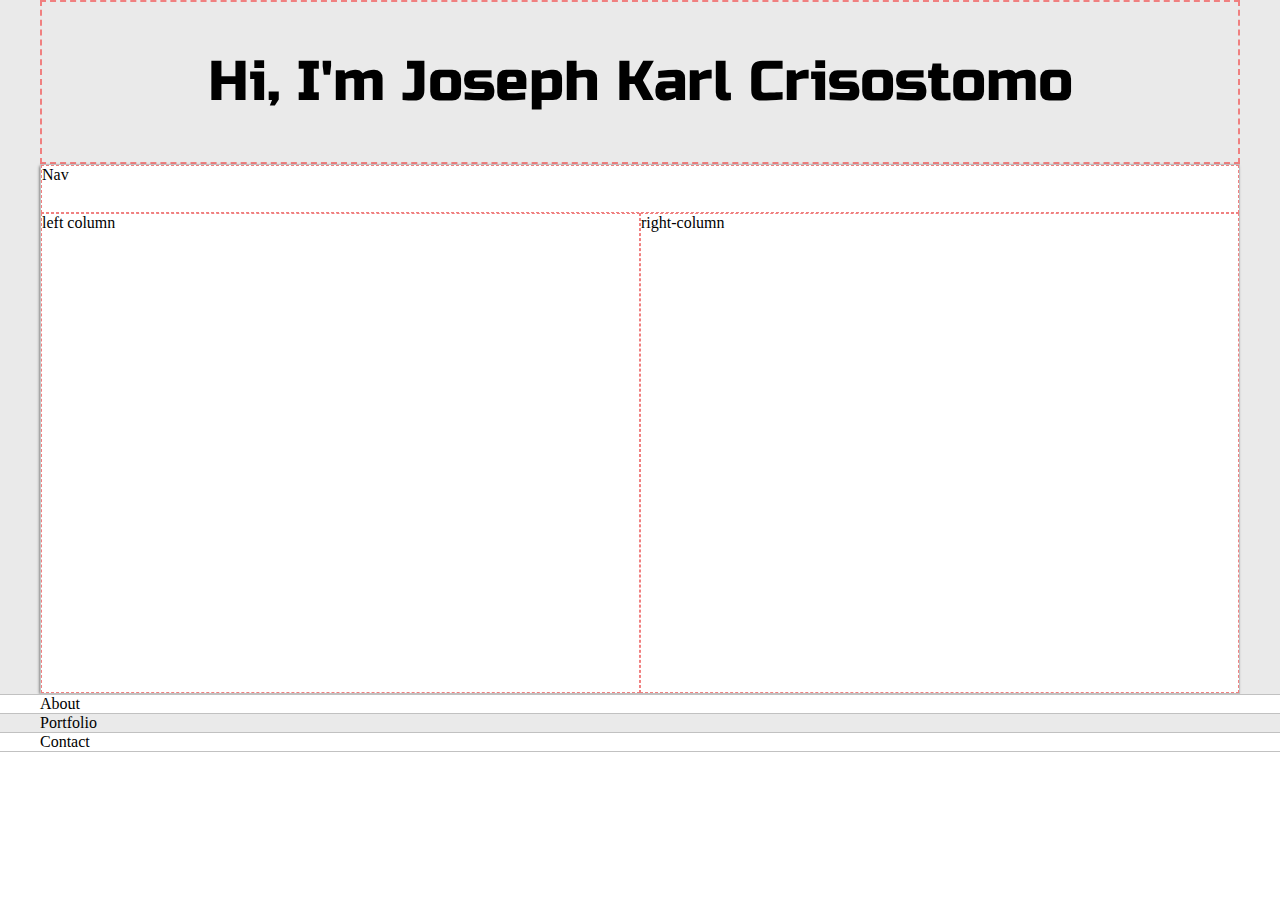
==== index.html @ ca3ee8b6 "Initial Commit" ====
<!DOCTYPE html>
<html lang="en">
<head>
    <meta charset="UTF-8">
    <meta http-equiv="X-UA-Compatible" content="IE=edge">
    <meta name="viewport" content="width=device-width, initial-scale=1.0">
    <title>Document</title>

    <!-- <link rel="preconnect" href="https://fonts.googleapis.com">
    <link rel="preconnect" href="https://fonts.gstatic.com" crossorigin> -->
    <link href="https://fonts.googleapis.com/css2?family=Russo+One&display=swap" rel="stylesheet">
    <link href="https://fonts.googleapis.com/css2?family=Roboto+Mono:wght@500&display=swap" rel="stylesheet">


    <link rel="stylesheet" type="text/css" href="default.css">
</head>
<body>
    <section class="s1">
        <div class="main-container">
            <div class="greeting-wrapper">
                <h1>Hi, I'm Joseph Karl Crisostomo</h1>
            </div>

            <div class="intro-wrapper">
                <div class="nav-wrapper">
                    Nav
                </div>

                <div class="left-column">
                    left column
                </div>

                <div class="right-column">
                    right-column
                </div>
            </div>
        </div>
    </section>

    <section class="s2">
        <div class="main-container">
            About
        </div>
    </section>

    <section class="s1">
        <div class="main-container">
            Portfolio
        </div>
    </section>

    <section class="s2">
        <div class="main-container">
            Contact
        </div>
    </section>
</body>
</html>
---- default.css ----
:root{
    --mainColor:#eaeaea;
    --secondaryColor:#fff;

    --borderColor:#c1c1c1;

    --mainText:black;
    --secondaryText:#4b5156;
}


html, body {
    padding: 0;
    margin: 0;
}

h1, h2, h3, h4, h5, h6, strong {
    color: var(--mainText);
    font-family: 'Russo One', sans-serif;
    font-weight: 500;
}

p, li, span, label, input, textarea {
    color: var(--secondaryText);
    font-family: 'Roboto Mono', monospace;
}

a{
    text-decoration: none;
    color: #17a2b8
}

ul{
    list-style: none;
}

h1 { font-size: 56px;}
h2 { font-size: 36px;}
h3 { font-size: 28px;}
h4 { font-size: 54px;}
h5 { font-size: 20px;}
h6 { font-size: 16px;}

.s1 {
    background-color: var(--mainColor);
    border-bottom: 1px solid var(--borderColor);
    overflow: auto;

}

.s2 {
    background-color: var(--secondaryColor);
    border-bottom: 1px solid var(--borderColor);
    overflow: auto;
}

.main-container {
    width: 1200px;
    margin: 0 auto;
}

.greeting-wrapper {
    display: grid;

    justify-content: center;
    align-content: center;
    border:2px dashed lightcoral;
    min-height: 10em;
}

.intro-wrapper {
    background-color: var(--secondaryColor);
    border: 1px solid var(--borderColor);

    --webkit-box-shadow: -1px 1px 3px -1px rgba(0, 0, 0, 0.75);
    -moz-box-shadow: -1px 1px 3px -1px rgba(0, 0, 0, 0.75);
    box-shadow: -1px 1px 3px -1px rgba(0, 0, 0, 0.75);

    display: grid;
    grid-template-columns: 1fr 1fr;
    grid-template-rows: 3em 30em;
    grid-template-areas: 
        'nav-wrapper nav-wrapper'
        'left-column right-column'
    ;
}

.nav-wrapper {
    grid-area: nav-wrapper;
    border: 1px dashed lightcoral;
}

.left-column {
    grid-area: left-column;
    border: 1px dashed lightcoral;
}

.right-column {
    grid-area: right-column;
    border: 1px dashed lightcoral;
}

@media screen and (max-width: 1200px){
    .main-container {
        width: 95%;
    }
}
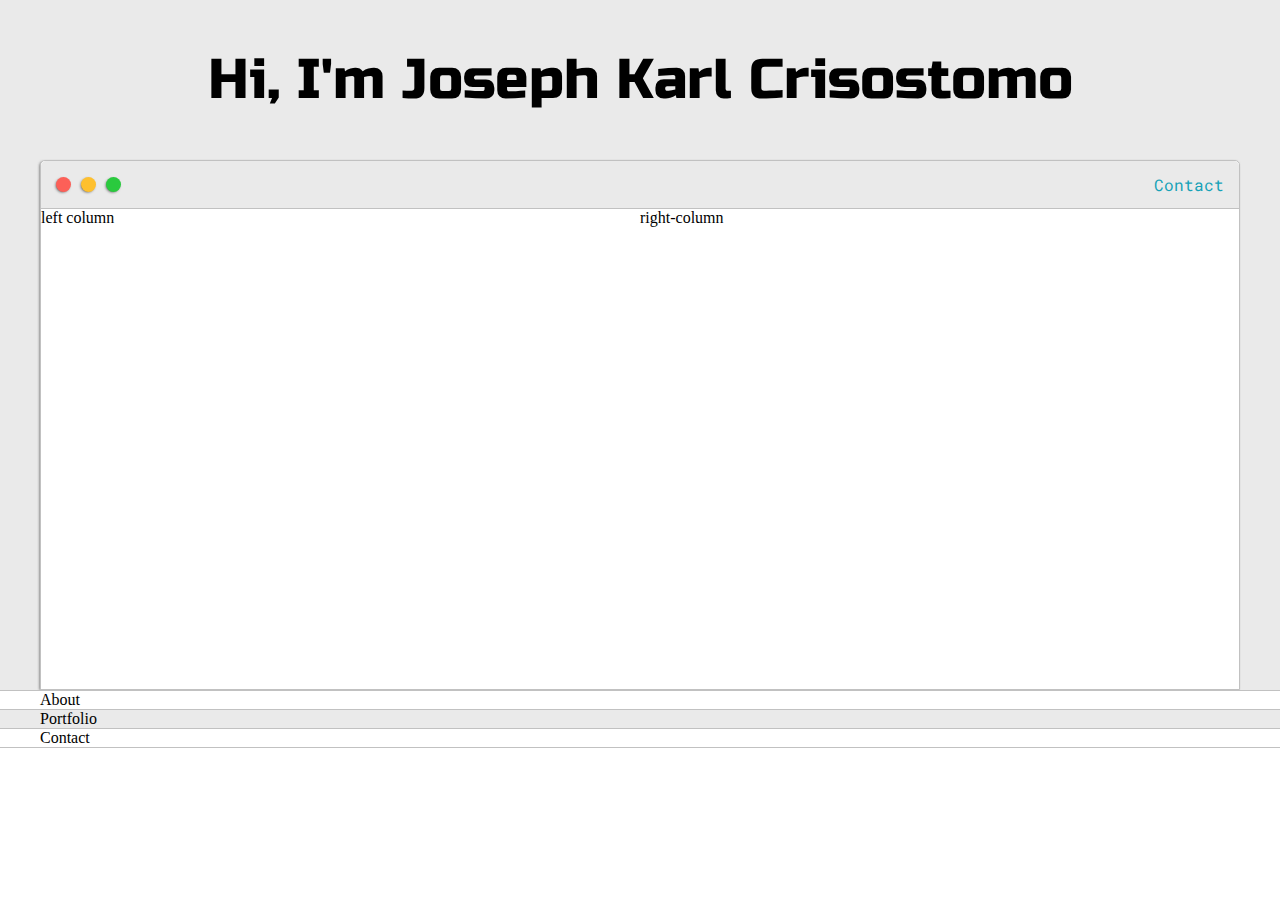
==== commit d04a892e: "Added the navbar" ====
--- a/index.html
+++ b/index.html
@@ -4,7 +4,7 @@
     <meta charset="UTF-8">
     <meta http-equiv="X-UA-Compatible" content="IE=edge">
     <meta name="viewport" content="width=device-width, initial-scale=1.0">
-    <title>Document</title>
+    <title>Portfolio</title>
 
     <!-- <link rel="preconnect" href="https://fonts.googleapis.com">
     <link rel="preconnect" href="https://fonts.gstatic.com" crossorigin> -->
@@ -23,7 +23,15 @@
 
             <div class="intro-wrapper">
                 <div class="nav-wrapper">
-                    Nav
+                    <div class="dots-wrapper">
+                        <div id="dot1" class="browser-dot"></div>
+                        <div id="dot2" class="browser-dot"></div>
+                        <div id="dot3" class="browser-dot"></div>
+                    </div>
+                    
+                    <ul id="navigation">
+                        <li><a href="#">Contact</a></li>
+                    </ul>
                 </div>
 
                 <div class="left-column">
--- a/default.css
+++ b/default.css
@@ -61,16 +61,16 @@
 
 .greeting-wrapper {
     display: grid;
-
-    justify-content: center;
+    text-align: center;
+    /* justify-content: center; */
     align-content: center;
-    border:2px dashed lightcoral;
     min-height: 10em;
 }
 
 .intro-wrapper {
     background-color: var(--secondaryColor);
     border: 1px solid var(--borderColor);
+    border-radius: 5px 5px 0 0; 
 
     --webkit-box-shadow: -1px 1px 3px -1px rgba(0, 0, 0, 0.75);
     -moz-box-shadow: -1px 1px 3px -1px rgba(0, 0, 0, 0.75);
@@ -86,18 +86,63 @@
 }
 
 .nav-wrapper {
+    border-radius: 5px 5px 0 0; 
     grid-area: nav-wrapper;
-    border: 1px dashed lightcoral;
+    border-bottom: 1px solid var(--borderColor);
+    display: flex;
+    justify-content: space-between;
+    align-items: center;
+    background-color: var(--mainColor);
+}
+
+#navigation {
+    margin: 0;
+    padding: 10px;
+}
+
+#navigation li{
+    display: inline-block;
+    margin-right: 5px;
+    margin-left: 5px;
+}
+
+.dots-wrapper {
+    display: flex;
+    padding: 10px;
+}
+
+#dot1 {
+    background-color: #FC6058;
+}
+
+#dot2 {
+    background-color: #FEC02F;
+}
+
+#dot3 {
+    background-color: #2ACA3E;
+}
+
+.browser-dot {
+    background-color: black;
+    height: 15px;
+    width: 15px;
+    border-radius: 50%;
+    margin: 5px;
+
+    -webkit-box-shadow: -1px 1px 3px -1px rgba(0, 0, 0, 0.75);
+    -moz-box-shadow: -1px 1px 3px -1px rgba(0, 0, 0, 0.75);
+    box-shadow: -1px 1px 3px -1px rgba(0, 0, 0, 0.75);
+    
 }
 
 .left-column {
     grid-area: left-column;
-    border: 1px dashed lightcoral;
 }
 
 .right-column {
     grid-area: right-column;
-    border: 1px dashed lightcoral;
+
 }
 
 @media screen and (max-width: 1200px){
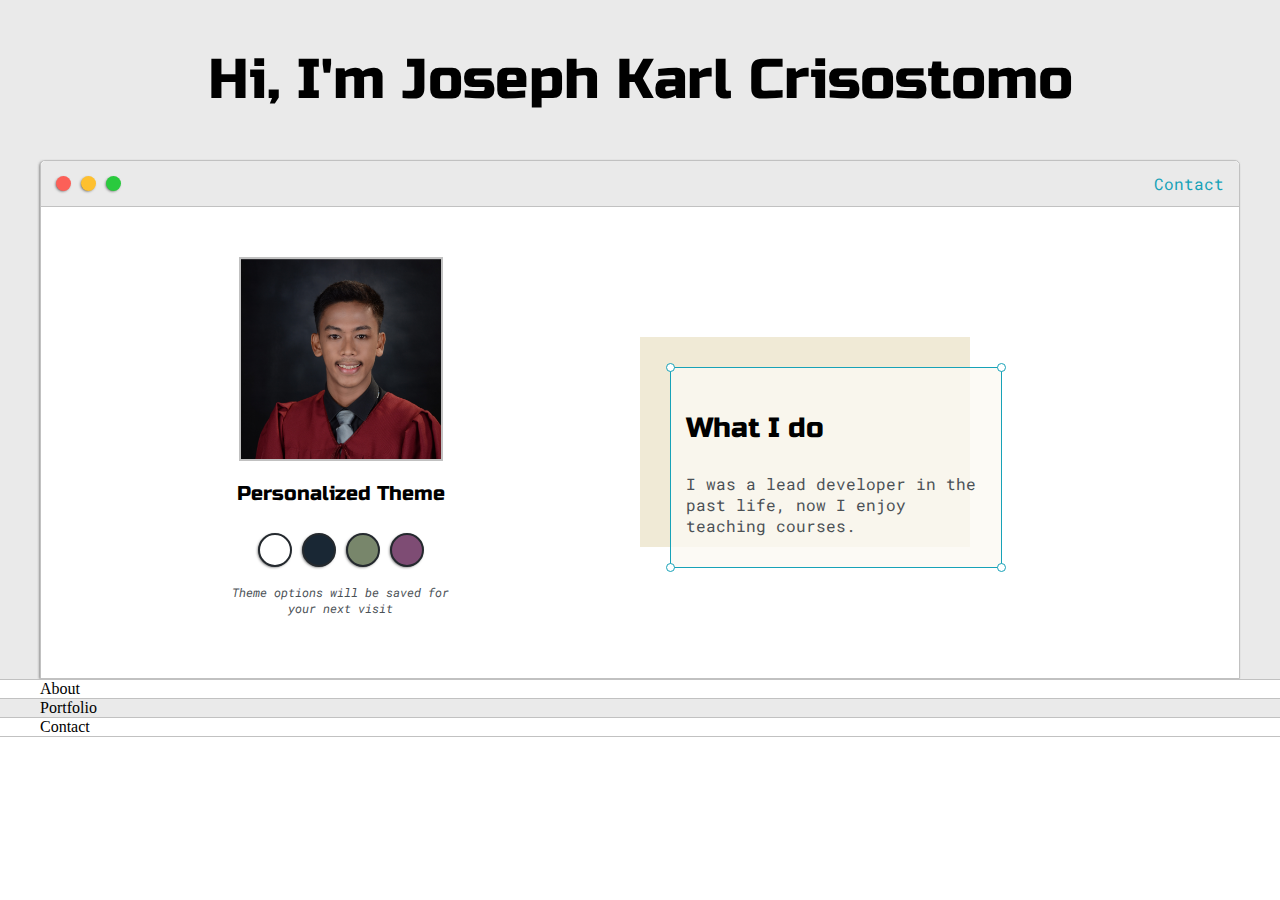
==== commit 76afd61a: "Style the introduction grid" ====
--- a/index.html
+++ b/index.html
@@ -35,11 +35,35 @@
                 </div>
 
                 <div class="left-column">
-                    left column
+                    <img id="profile-pic" src="images/self.jpg" alt="">
+                    <h5 style="text-align: center; line-height: 0;">Personalized Theme</h5>
+
+                    <div id="theme-options-wrapper">
+                        <div id="light-mode" class="theme-dot"></div>
+                        <div id="blue-mode" class="theme-dot"></div>
+                        <div id="green-mode" class="theme-dot"></div>
+                        <div id="purple-mode" class="theme-dot"></div>
+                    </div>
+
+                    <p id="settings-note">Theme options will be saved for<br>your next visit</p>
                 </div>
 
+                
                 <div class="right-column">
-                    right-column
+                    <div id="preview-shadow">
+                        <div id="preview">
+                            <div id="corner-tl" class="corner"></div>
+                            <div id="corner-tr" class="corner"></div>
+                            
+                            <h3>What I do</h3>
+                            <p>I was a lead developer in the past life,
+                                now I enjoy teaching courses.
+                            </p>
+    
+                            <div id="corner-br" class="corner"></div>
+                            <div id="corner-bl" class="corner"></div>
+                        </div>
+                    </div>
                 </div>
             </div>
         </div>
--- a/default.css
+++ b/default.css
@@ -6,6 +6,11 @@
 
     --mainText:black;
     --secondaryText:#4b5156;
+
+    --themeDotBorder: #24292e;
+
+    --previewBg: rgb(251, 249, 243, 0.8);
+    --previewShadow: #f0ead6;
 }
 
 
@@ -78,7 +83,6 @@
 
     display: grid;
     grid-template-columns: 1fr 1fr;
-    grid-template-rows: 3em 30em;
     grid-template-areas: 
         'nav-wrapper nav-wrapper'
         'left-column right-column'
@@ -138,11 +142,126 @@
 
 .left-column {
     grid-area: left-column;
-}
+    padding-top: 50px;
+    padding-bottom: 50px;
+}
+
+#profile-pic {
+    display: block;
+    margin: 0 auto;
+    height: 200px;
+    width: 200px;
+    object-fit: cover;
+    border: 2px solid var(--borderColor);
+}
+
+
+#theme-options-wrapper {
+    display:flex;
+    justify-content: center;
+}
+
+.theme-dot {
+    height: 30px;
+    width: 30px;
+    background-color:black;
+    border-radius: 50%;
+
+    margin: 5px;
+    border: 2px solid var(--themeDotBorder);
+
+    -webkit-box-shadow: -1px 1px 3px -1px rgba(0, 0, 0, 0.75);
+    -moz-box-shadow: -1px 1px 3px -1px rgba(0, 0, 0, 0.75);
+    box-shadow: -1px 1px 3px -1px rgba(0, 0, 0, 0.75);
+
+    cursor: pointer;
+
+}
+
+.theme-dot:hover {
+    border-width: 5px;
+
+}
+
+#light-mode {
+    background-color: #fff;
+    
+}
+
+#blue-mode {
+    background-color: #192734;
+
+}
+
+#green-mode {
+    background-color: #78866b;
+
+}
+
+#purple-mode {
+    background-color: #7E4C74;
+
+}
+
+#settings-note {
+    font-size: 12px;
+    font-style: italic;
+    text-align: center;
+}
+
 
 .right-column {
     grid-area: right-column;
-
+    display:grid;
+    align-content: center;
+
+    padding-top: 50px;
+    padding-bottom: 50px;
+}
+
+#preview-shadow {
+    background-color: var(--previewShadow);
+    width: 300px;
+    height: 180px;
+    padding-left: 30px;
+    padding-top: 30px;
+}
+
+#preview {
+    width: 300px;
+    border: 1.5px solid #17a2b8;
+    background-color: var(--previewBg);
+    padding: 15px;
+    position: relative;
+}
+
+.corner {
+    width: 7px;
+    height: 7px;
+    border-radius: 50%;
+    border: 1.5px solid #17a2b8;
+    background-color: #fff;
+    position:absolute;
+}
+
+#corner-tl {
+    top: -5px;
+    left: -5px;
+}
+
+#corner-tr {
+    top: -5px;
+    right: -5px;
+}
+
+#corner-br {
+    bottom: -5px;
+    right: -5px;
+}
+
+#corner-bl {
+    bottom: -5px;
+    left: -5px;
 }
 
 @media screen and (max-width: 1200px){
@@ -151,3 +270,18 @@
     }
 }
 
+@media screen and (max-width: 800px){
+    .intro-wrapper {
+        grid-template-columns: 1fr;
+        grid-template-areas: 
+            'nav-wrapper'
+            'left-column'
+            'right-column'
+        ;
+    }
+
+    .right-column {
+        justify-content: center;
+    }
+}
+
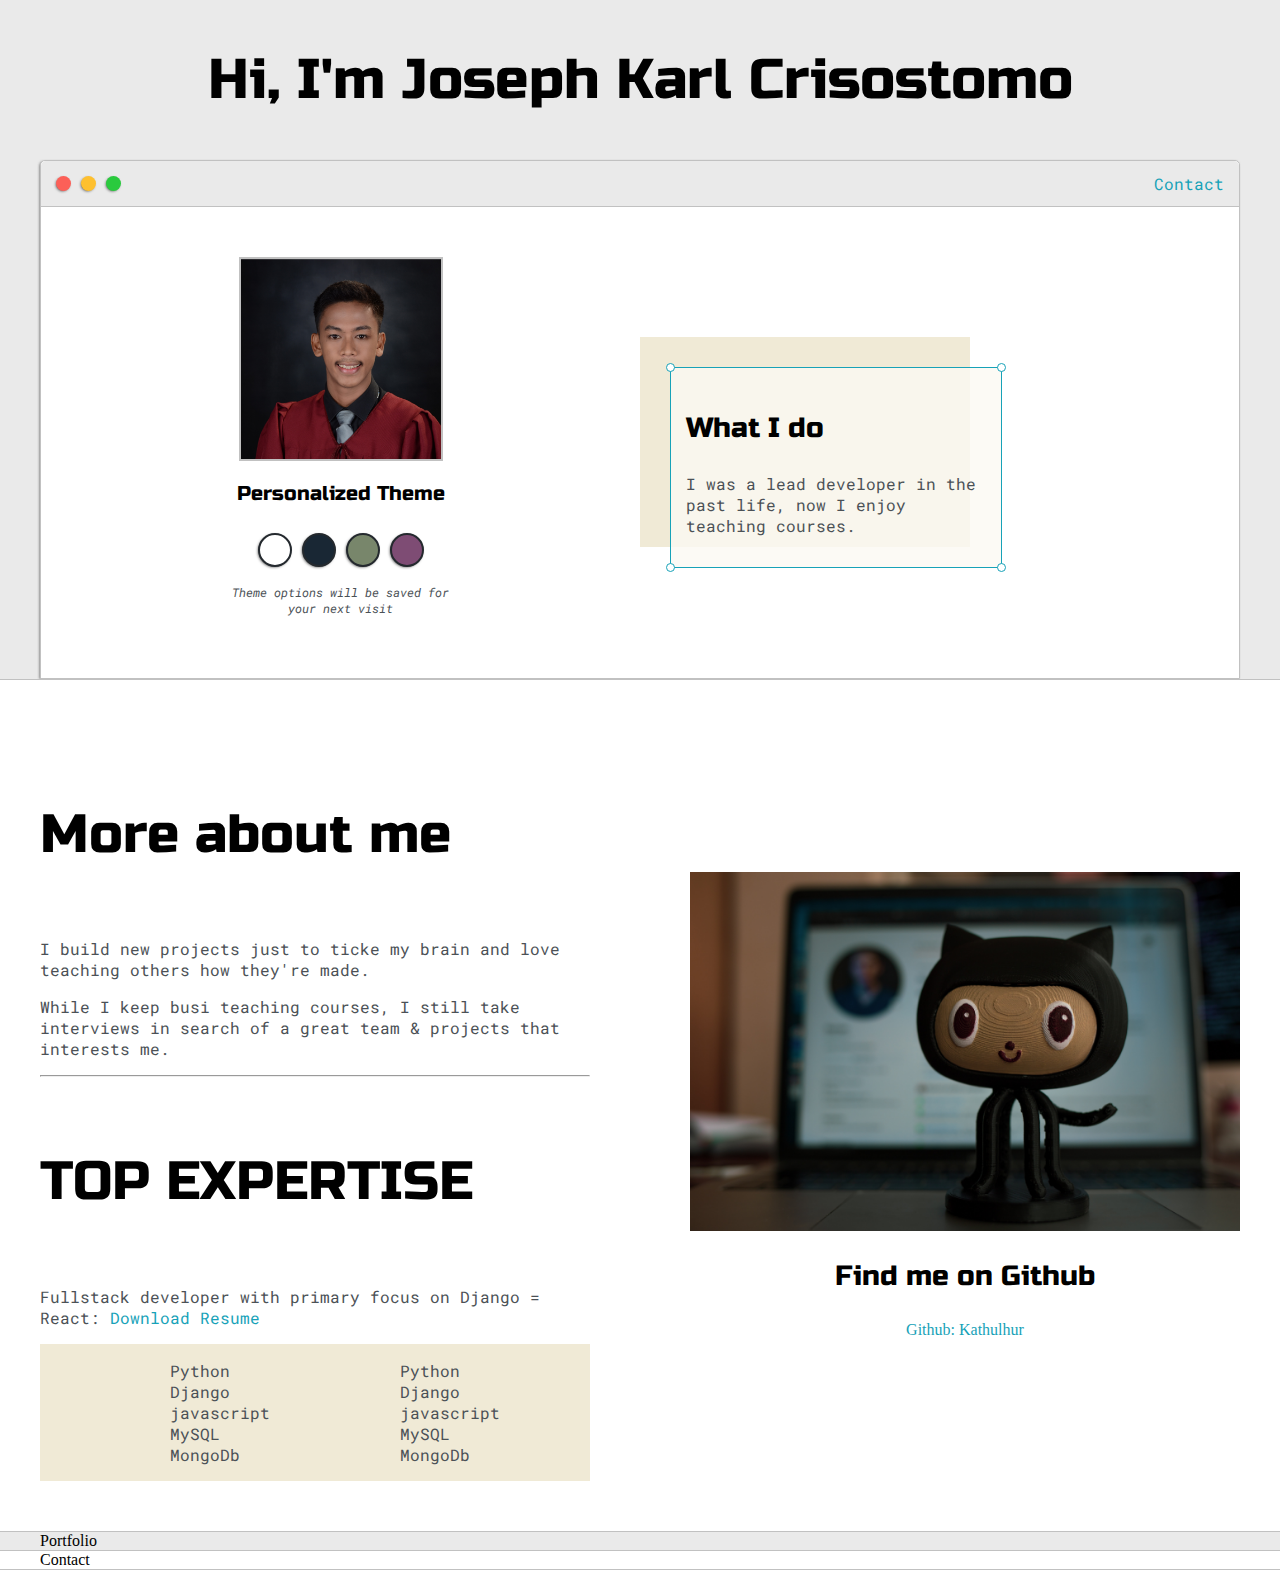
==== commit 82d4d731: "Finish the about section" ====
--- a/index.html
+++ b/index.html
@@ -71,7 +71,56 @@
 
     <section class="s2">
         <div class="main-container">
-            About
+
+            <div class="about-wrapper">
+                <div class="about-me">
+                    <h4>More about me</h4>
+                    <p>I build new projects just to ticke my brain
+                        and love teaching others how they're made.
+                    </p>
+
+                    <p>While I keep busi teaching courses, I still
+                        take interviews in search of a great team &
+                        projects that interests me.
+                    </p>
+
+                    <hr> 
+
+                    <h4>TOP EXPERTISE</h4>
+
+                    <p>Fullstack developer with primary focus on Django =
+                        React: <a target="_blank" href="resume.pdf">Download Resume</a>
+                    </p>
+
+                    <div id="skills">
+                        <ul>
+                            <li>Python</li>
+                            <li>Django</li>
+                            <li>javascript</li>
+                            <li>MySQL</li>
+                            <li>MongoDb</li>
+                        </ul>
+
+                        <ul>
+                            <li>Python</li>
+                            <li>Django</li>
+                            <li>javascript</li>
+                            <li>MySQL</li>
+                            <li>MongoDb</li>
+                        </ul>
+                    </div>
+
+                </div>
+
+                
+                <div class="social-links">
+                    <img id="social-img" src="images/github.jpg" alt="">
+                    <h3>Find me on Github</h3>
+                    <a target="_blank" href="https://github.com/kathulhur" >Github: Kathulhur</a>
+                </div>
+
+            </div>
+
         </div>
     </section>
 
--- a/default.css
+++ b/default.css
@@ -264,10 +264,34 @@
     left: -5px;
 }
 
+.about-wrapper {
+    display: grid;
+    grid-template-columns: repeat(auto-fit, minmax(320px, 1fr));
+    padding-bottom: 50px;
+    padding-top: 50px;
+    gap: 100px;
+}
+
+#skills {
+    display: flex;
+    justify-content: space-evenly;
+    background-color: var(--previewShadow);
+}
+
 @media screen and (max-width: 1200px){
     .main-container {
         width: 95%;
     }
+}
+
+.social-links {
+    display: grid;
+    align-content: center;
+    text-align: center;
+}
+
+#social-img {
+    width: 100%;
 }
 
 @media screen and (max-width: 800px){
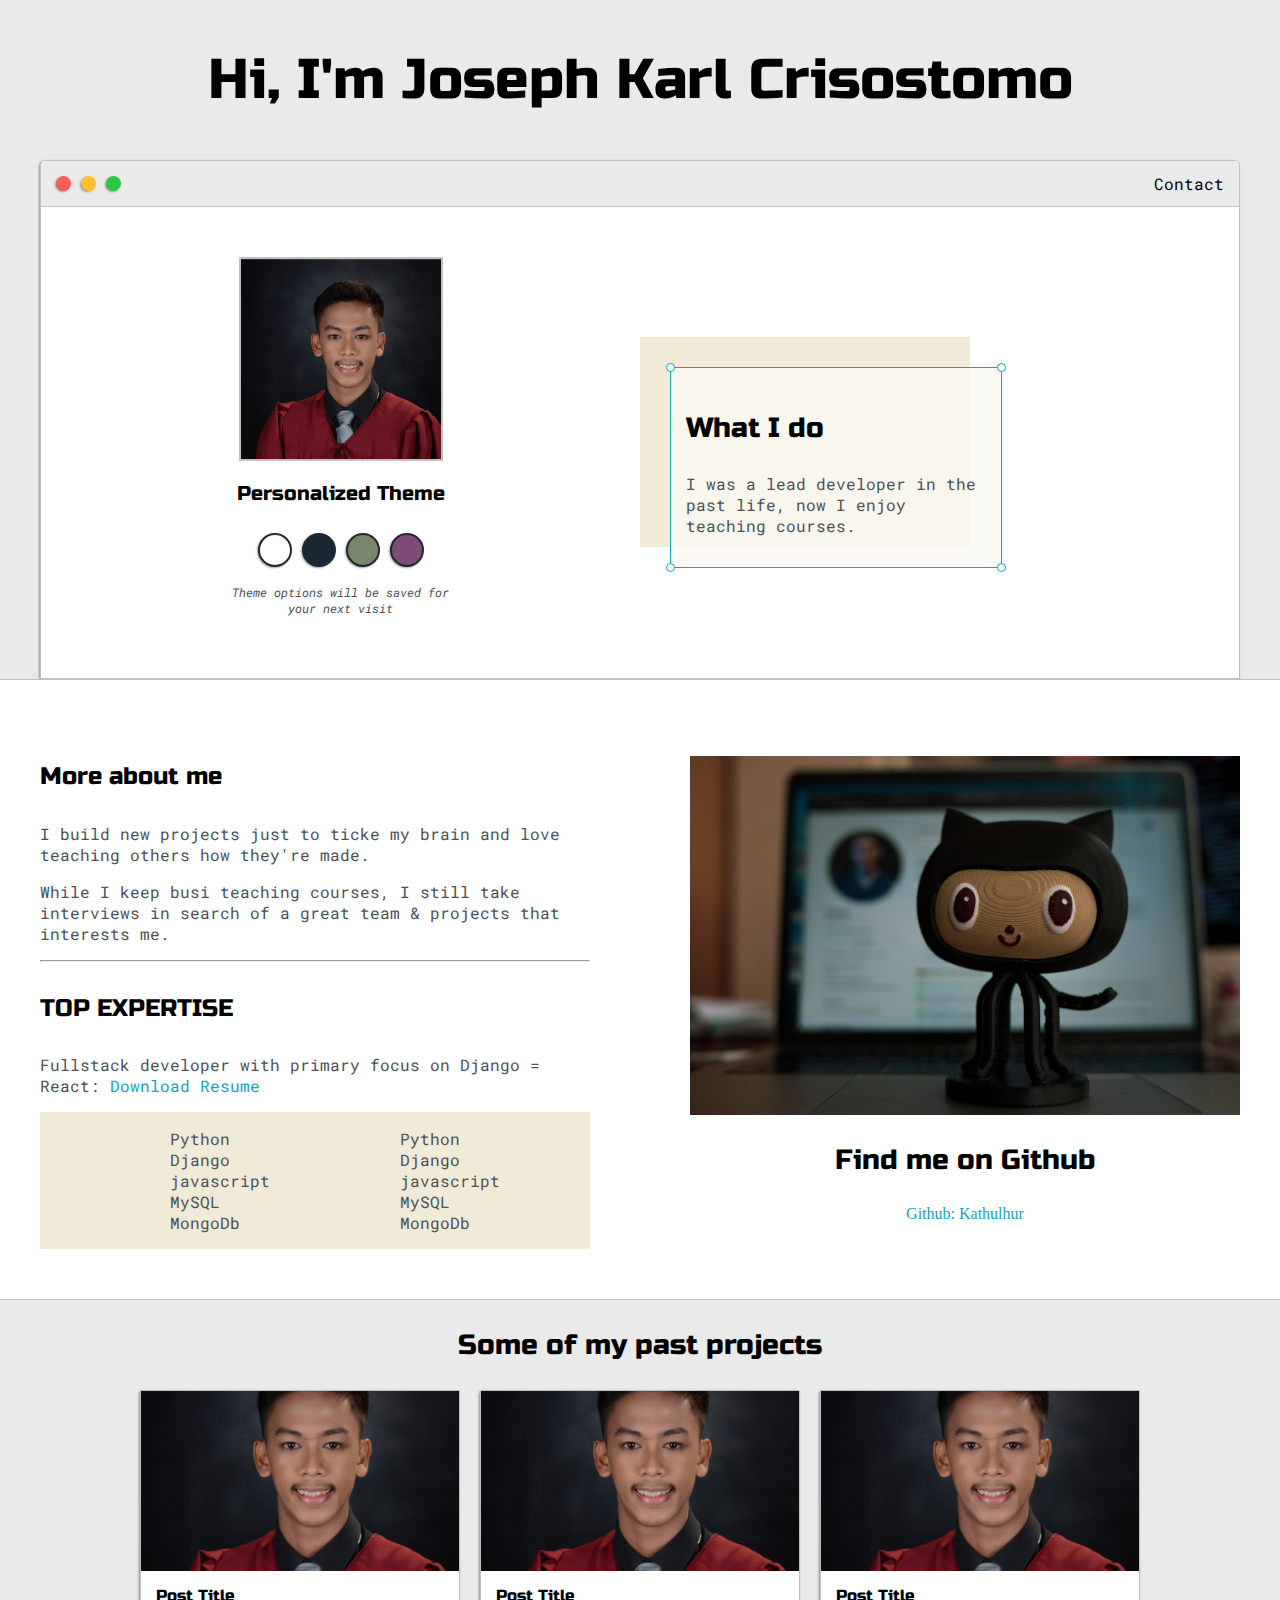
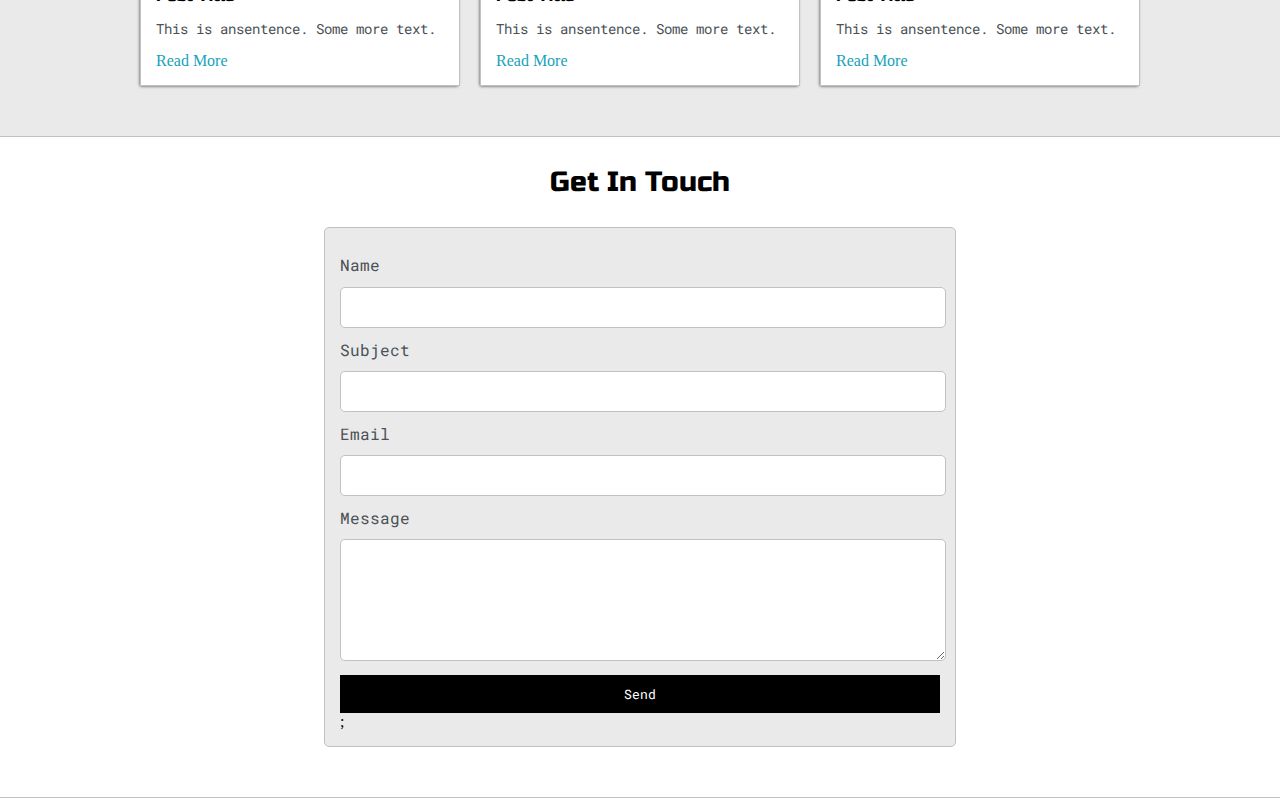
==== commit 2af3ad5b: "Finish the contact form" ====
--- a/index.html
+++ b/index.html
@@ -10,9 +10,11 @@
     <link rel="preconnect" href="https://fonts.gstatic.com" crossorigin> -->
     <link href="https://fonts.googleapis.com/css2?family=Russo+One&display=swap" rel="stylesheet">
     <link href="https://fonts.googleapis.com/css2?family=Roboto+Mono:wght@500&display=swap" rel="stylesheet">
-
+        
 
     <link rel="stylesheet" type="text/css" href="default.css">
+
+    <link id="theme-style" rel="stylesheet" type="text/css" href="">
 </head>
 <body>
     <section class="s1">
@@ -39,10 +41,10 @@
                     <h5 style="text-align: center; line-height: 0;">Personalized Theme</h5>
 
                     <div id="theme-options-wrapper">
-                        <div id="light-mode" class="theme-dot"></div>
-                        <div id="blue-mode" class="theme-dot"></div>
-                        <div id="green-mode" class="theme-dot"></div>
-                        <div id="purple-mode" class="theme-dot"></div>
+                        <div data-mode="light" id="light-mode" class="theme-dot"></div>
+                        <div data-mode="blue" id="blue-mode" class="theme-dot"></div>
+                        <div data-mode="green" id="green-mode" class="theme-dot"></div>
+                        <div data-mode="purple" id="purple-mode" class="theme-dot"></div>
                     </div>
 
                     <p id="settings-note">Theme options will be saved for<br>your next visit</p>
@@ -116,7 +118,7 @@
                 <div class="social-links">
                     <img id="social-img" src="images/github.jpg" alt="">
                     <h3>Find me on Github</h3>
-                    <a target="_blank" href="https://github.com/kathulhur" >Github: Kathulhur</a>
+                    <a target="_blank" href="https://github.com/kathulhur">Github: Kathulhur</a>
                 </div>
 
             </div>
@@ -126,14 +128,65 @@
 
     <section class="s1">
         <div class="main-container">
-            Portfolio
+            <h3 style="text-align: center;">Some of my past projects</h3>
+            <div class="post-wrapper">
+                <div>
+                    <div class="post">
+                        <img class="thumbnail" src="images/self.jpg" alt="">
+                        <div class="post-preview">
+                            <h6 class="post-title">Post Title</h6>
+                            <p class="post-intro">This is ansentence. Some more text.</p>
+                            <a href="post.html" target="_blank">Read More</a>
+                        </div>
+                    </div>
+                </div>
+
+                <div>
+                    <div class="post">
+                        <img class="thumbnail" src="images/self.jpg" alt="">
+                        <div class="post-preview">
+                            <h6 class="post-title">Post Title</h6>
+                            <p class="post-intro">This is ansentence. Some more text.</p>
+                            <a href="#" target="_blank">Read More</a>
+                        </div>
+                    </div>
+                </div>
+
+                <div>  
+                    <div class="post">
+                        <img class="thumbnail" src="images/self.jpg" alt="">
+                        <div class="post-preview">
+                            <h6 class="post-title">Post Title</h6>
+                            <p class="post-intro">This is ansentence. Some more text.</p>
+                            <a href="#" target="_blank">Read More</a>
+                        </div>
+                    </div>
+                </div>
+
+            </div>
         </div>
     </section>
 
     <section class="s2">
         <div class="main-container">
-            Contact
+            <h3 style="text-align: center;">Get In Touch</h3>
+            <form id="contact-form">
+                <label>Name</label>
+                <input type="text" class="input-field" name="name">
+
+                <label>Subject</label>
+                <input type="text" class="input-field" name="subject">
+
+                <label>Email</label>
+                <input type="text" class="input-field" name="email">
+
+                <label>Message</label>
+                <textarea name="message" class="input-field"></textarea>               
+                <input id="submit-btn" type="submit" value="Send">;
+            </form>
         </div>
     </section>
+    
+    <script type="text/javascript" src="script.js"></script>
 </body>
 </html>--- a/default.css
+++ b/default.css
@@ -11,6 +11,8 @@
 
     --previewBg: rgb(251, 249, 243, 0.8);
     --previewShadow: #f0ead6;
+
+    --buttonColor: black;
 }
 
 
@@ -19,6 +21,9 @@
     margin: 0;
 }
 
+body * {
+    transition: 0.3s;
+}
 h1, h2, h3, h4, h5, h6, strong {
     color: var(--mainText);
     font-family: 'Russo One', sans-serif;
@@ -42,7 +47,7 @@
 h1 { font-size: 56px;}
 h2 { font-size: 36px;}
 h3 { font-size: 28px;}
-h4 { font-size: 54px;}
+h4 { font-size: 24px;}
 h5 { font-size: 20px;}
 h6 { font-size: 16px;}
 
@@ -99,6 +104,10 @@
     background-color: var(--mainColor);
 }
 
+#navigation a{
+	color:var(--mainText);
+}
+
 #navigation {
     margin: 0;
     padding: 10px;
@@ -294,6 +303,84 @@
     width: 100%;
 }
 
+.post-wrapper {
+    display: grid;
+    grid-template-columns: repeat(auto-fit, 320px);
+    gap: 20px;
+    justify-content: center;
+    padding-bottom: 50px;
+}
+
+.post {
+    border: 1px solid var(--borderColor);
+    -webkit-box-shadow: -1px 1px 3px -1px rgba(0, 0, 0, 0.75);
+    -moz-box-shadow: -1px 1px 3px -1px rgba(0, 0, 0, 0.75);
+    box-shadow: -1px 1px 3px -1px rgba(0, 0, 0, 0.75);
+}
+
+.thumbnail {
+    display: block;
+    width: 100%;
+    height: 180px;
+    object-fit: cover;
+}
+
+.post-preview {
+    background-color: #fff;
+    padding: 15px;
+}
+
+.post-title {
+    color: black;
+    margin:0;
+}
+
+.post-intro {
+    color: #4b5156;
+    font-size: 14px;
+}
+
+#contact-form {
+    display: block;
+    max-width: 600px;
+    margin: 0 auto;
+    border: 1px solid var(--borderColor);
+    padding: 15px;
+    border-radius: 5px;
+    background-color: var(--mainColor);
+    margin-bottom: 50px;
+}
+
+#contact-form label {
+    line-height: 2.7em;
+}
+
+#contact-form textarea {
+    min-height: 100px;
+    font-size: 14px;
+}
+
+.input-field {
+    width: 100%;
+    padding-top: 10px;
+    padding-bottom: 10px;
+    background-color: var(--secondaryColor);
+    border-radius: 5px;
+    border: 1px solid var(--borderColor);
+    font-size: 14px;
+}
+
+
+
+#submit-btn {
+    margin-top: 10px;
+    width: 100%;
+    padding-top: 10px;
+    padding-bottom: 10px;
+    color: #fff;
+    background-color: var(--buttonColor);
+    border: none;
+}
 @media screen and (max-width: 800px){
     .intro-wrapper {
         grid-template-columns: 1fr;
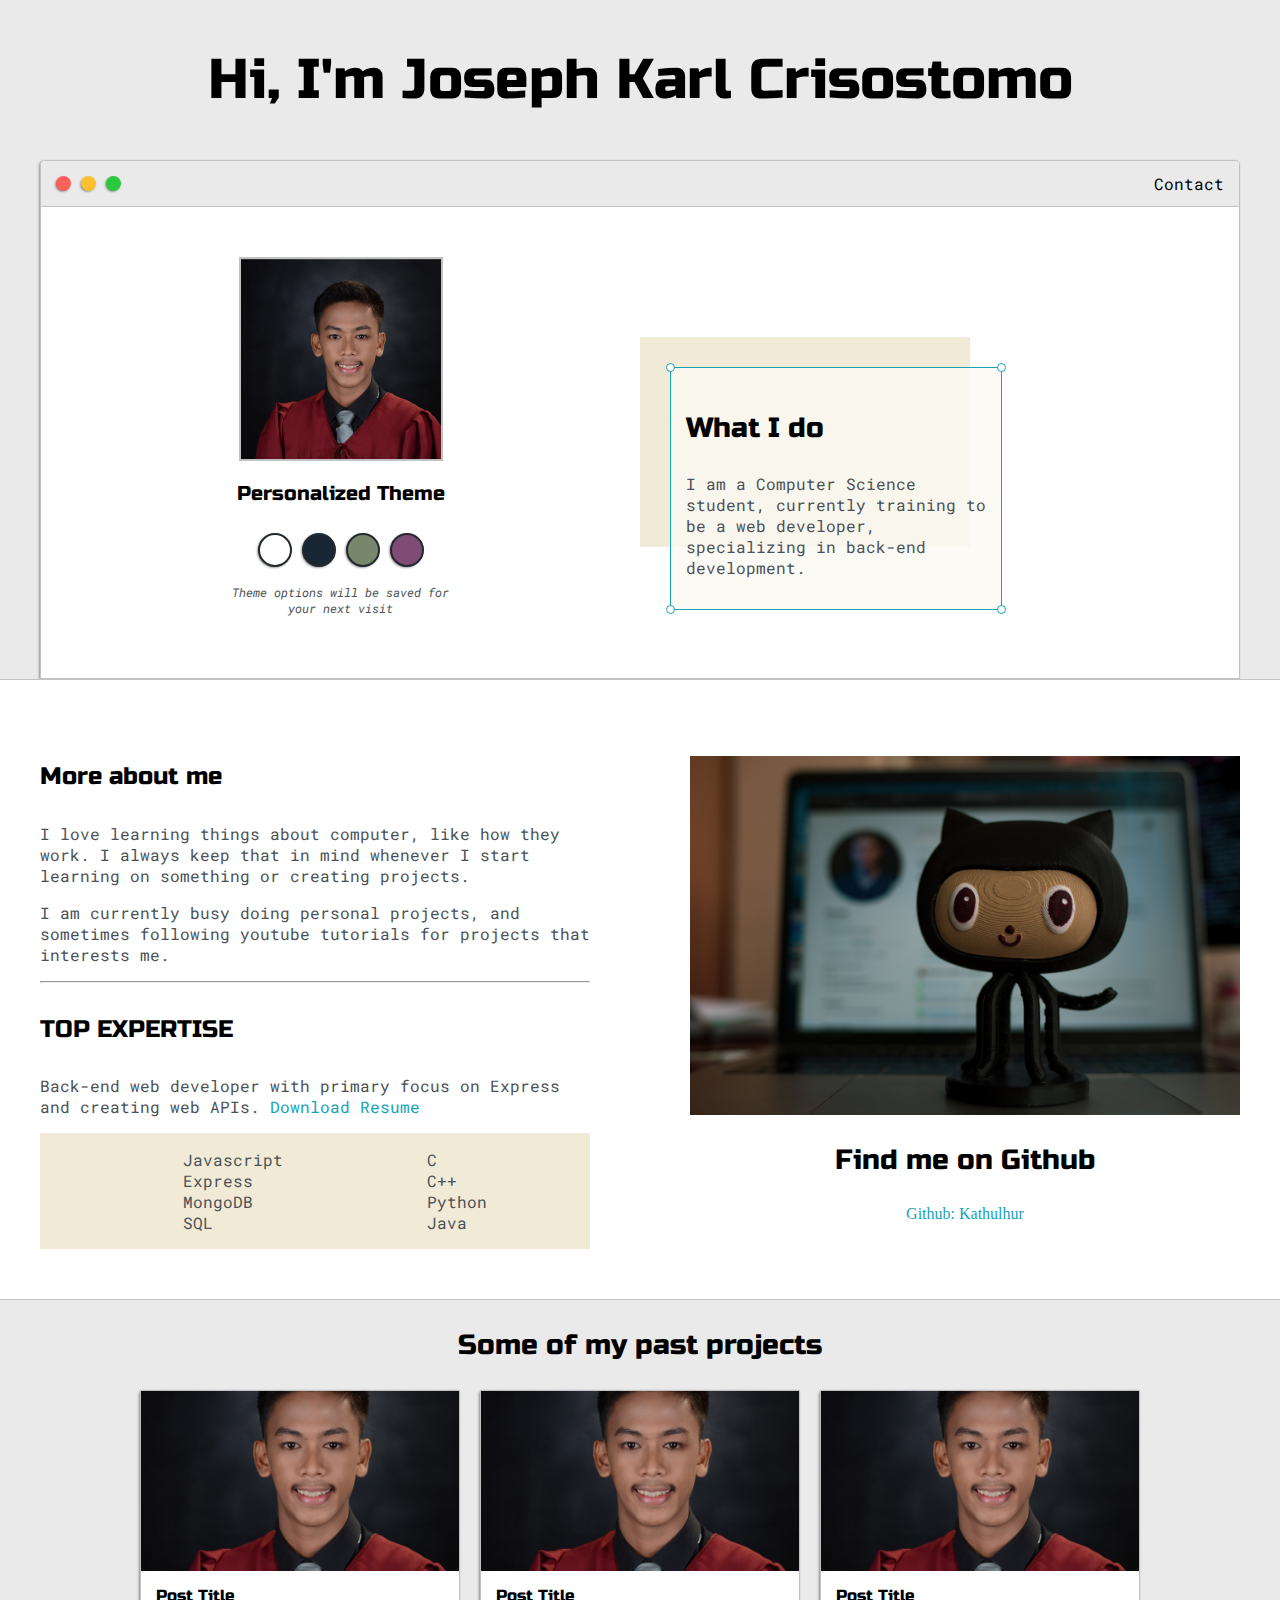
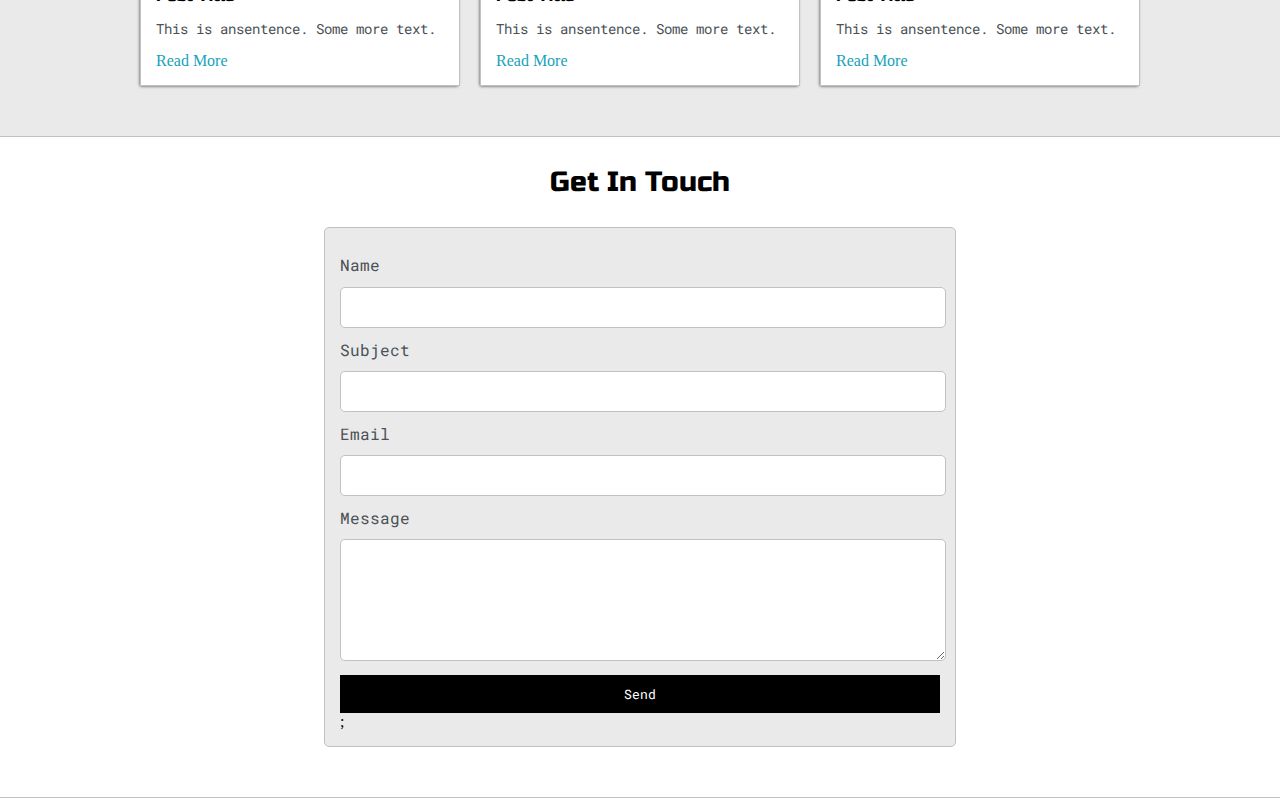
==== commit 22e652f0: "Removed the pdf and replace the placeholders with my personal information" ====
--- a/index.html
+++ b/index.html
@@ -58,8 +58,10 @@
                             <div id="corner-tr" class="corner"></div>
                             
                             <h3>What I do</h3>
-                            <p>I was a lead developer in the past life,
-                                now I enjoy teaching courses.
+                            <p>I am a Computer Science student,
+                                currently training to be a web developer,
+                                specializing in back-end development.
+                            <p>
                             </p>
     
                             <div id="corner-br" class="corner"></div>
@@ -77,38 +79,40 @@
             <div class="about-wrapper">
                 <div class="about-me">
                     <h4>More about me</h4>
-                    <p>I build new projects just to ticke my brain
-                        and love teaching others how they're made.
+                    <p>I love learning things about computer,
+                        like how they work. I always keep that
+                        in mind whenever I start learning on
+                        something or creating projects.
                     </p>
 
-                    <p>While I keep busi teaching courses, I still
-                        take interviews in search of a great team &
-                        projects that interests me.
+                    <p>I am currently busy doing personal projects,
+                        and sometimes following youtube tutorials for projects
+                        that interests me.
                     </p>
 
                     <hr> 
 
                     <h4>TOP EXPERTISE</h4>
 
-                    <p>Fullstack developer with primary focus on Django =
-                        React: <a target="_blank" href="resume.pdf">Download Resume</a>
+                    <p>Back-end web developer with primary focus on Express and
+                        creating web APIs.
+                        <a target="_blank" href="#">Download Resume</a>
                     </p>
 
                     <div id="skills">
                         <ul>
+                            <li>Javascript</li>
+                            <li>Express</li>
+                            <li>MongoDB</li>
+                            <li>SQL</li>
+                            <li></li>
+                        </ul>
+                        
+                        <ul>
+                            <li>C</li>
+                            <li>C++</li>
                             <li>Python</li>
-                            <li>Django</li>
-                            <li>javascript</li>
-                            <li>MySQL</li>
-                            <li>MongoDb</li>
-                        </ul>
-
-                        <ul>
-                            <li>Python</li>
-                            <li>Django</li>
-                            <li>javascript</li>
-                            <li>MySQL</li>
-                            <li>MongoDb</li>
+                            <li>Java</li>
                         </ul>
                     </div>
 
